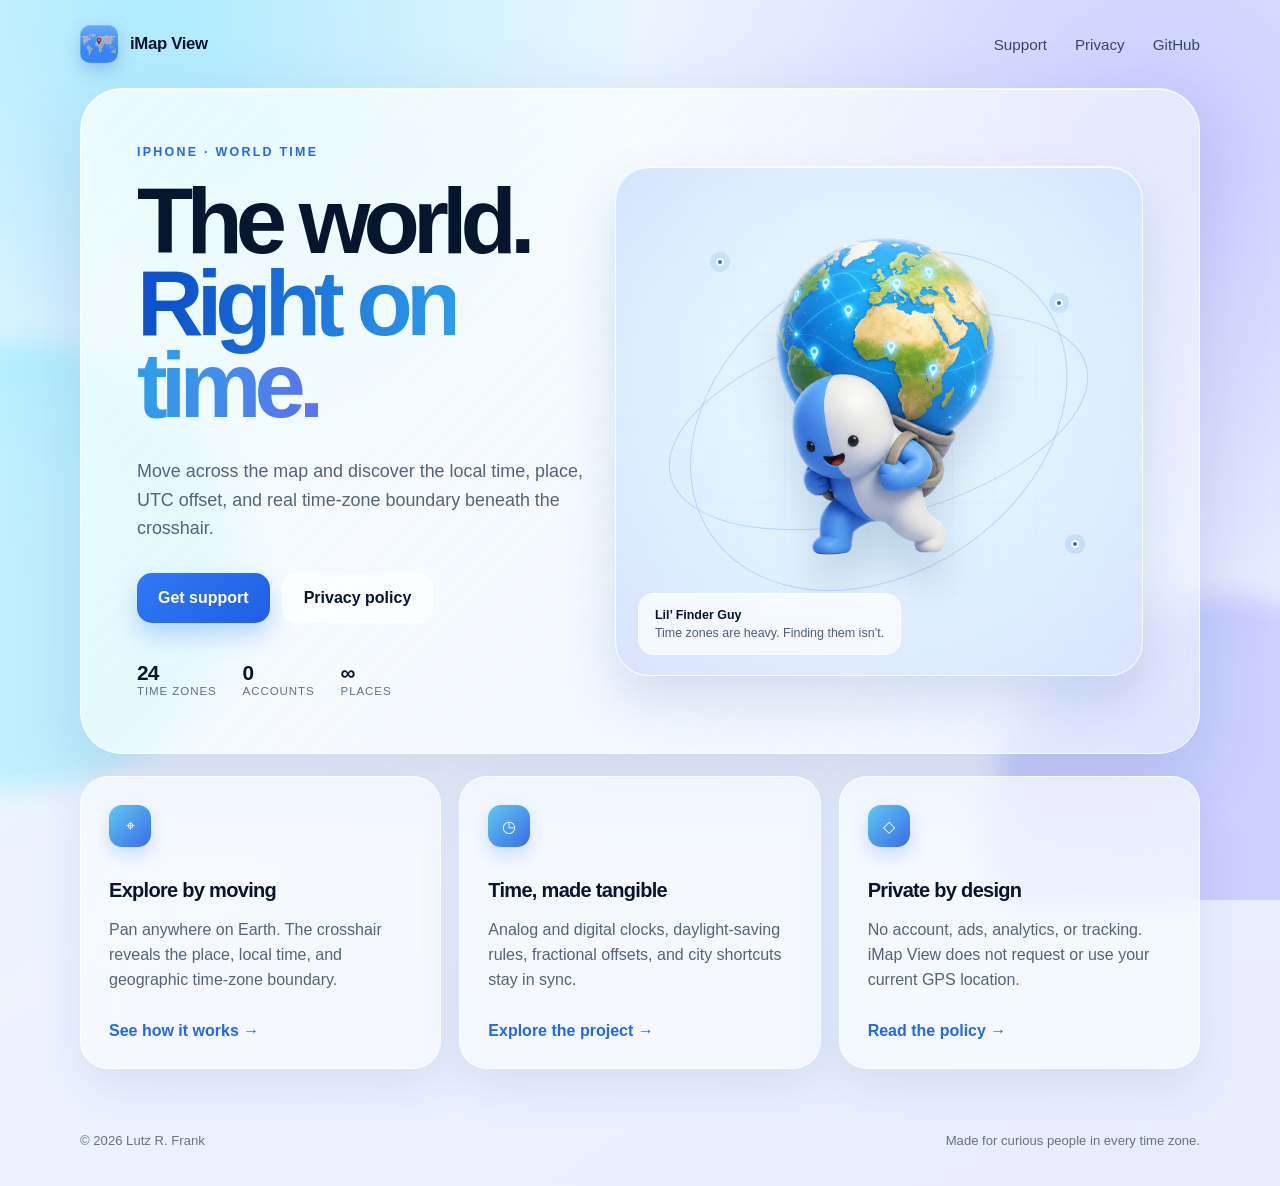
==== docs/index.html @ 32828274 "Add iMap View welcome mascot and website" ====
<!doctype html>
<html lang="en">
<head>
  <meta charset="utf-8">
  <meta name="viewport" content="width=device-width, initial-scale=1">
  <meta name="theme-color" content="#eaf5ff">
  <meta name="description" content="iMap View is a friendly, interactive world-time map for iPhone.">
  <title>iMap View — The world at a glance</title>
  <link rel="icon" href="assets/app-icon.png">
  <link rel="stylesheet" href="styles.css">
</head>
<body>
  <div class="sky" aria-hidden="true">
    <span class="orb orb-one"></span>
    <span class="orb orb-two"></span>
  </div>

  <header class="site-header">
    <a class="brand" href="index.html" aria-label="iMap View home">
      <img src="assets/app-icon.png" alt="">
      <span>iMap View</span>
    </a>
    <nav aria-label="Main navigation">
      <a href="support.html">Support</a>
      <a href="privacy.html">Privacy</a>
      <a href="https://github.com/LutzRFrank/iMapView">GitHub</a>
    </nav>
  </header>

  <main>
    <section class="hero">
      <div class="hero-copy">
        <p class="eyebrow">iPhone · World time</p>
        <h1>The world.<br><span>Right on time.</span></h1>
        <p class="lede">Move across the map and discover the local time, place, UTC offset, and real time-zone boundary beneath the crosshair.</p>
        <div class="actions">
          <a class="button primary" href="support.html">Get support</a>
          <a class="button secondary" href="privacy.html">Privacy policy</a>
        </div>
        <ul class="quick-facts" aria-label="App highlights">
          <li><span>24</span> time zones</li>
          <li><span>0</span> accounts</li>
          <li><span>∞</span> places</li>
        </ul>
      </div>

      <div class="mascot-stage" aria-label="Lil’ Finder Guy carries the world">
        <div class="timezone-ring ring-one" aria-hidden="true"></div>
        <div class="timezone-ring ring-two" aria-hidden="true"></div>
        <span class="city-dot dot-one" aria-hidden="true"></span>
        <span class="city-dot dot-two" aria-hidden="true"></span>
        <span class="city-dot dot-three" aria-hidden="true"></span>
        <img src="assets/lil-finder-guy.png" alt="A cheerful blue and white Lil’ Finder Guy carrying a globe on his back">
        <p class="mascot-caption"><strong>Lil’ Finder Guy</strong><br>Time zones are heavy. Finding them isn’t.</p>
      </div>
    </section>

    <section class="feature-grid" aria-label="Information">
      <article>
        <div class="card-icon">⌖</div>
        <h2>Explore by moving</h2>
        <p>Pan anywhere on Earth. The crosshair reveals the place, local time, and geographic time-zone boundary.</p>
        <a href="support.html">See how it works <span>→</span></a>
      </article>
      <article>
        <div class="card-icon">◷</div>
        <h2>Time, made tangible</h2>
        <p>Analog and digital clocks, daylight-saving rules, fractional offsets, and city shortcuts stay in sync.</p>
        <a href="https://github.com/LutzRFrank/iMapView">Explore the project <span>→</span></a>
      </article>
      <article>
        <div class="card-icon">◇</div>
        <h2>Private by design</h2>
        <p>No account, ads, analytics, or tracking. iMap View does not request or use your current GPS location.</p>
        <a href="privacy.html">Read the policy <span>→</span></a>
      </article>
    </section>
  </main>

  <footer>
    <span>© 2026 Lutz R. Frank</span>
    <span>Made for curious people in every time zone.</span>
  </footer>
</body>
</html>
---- docs/styles.css ----
:root {
  color-scheme: light;
  --ink: #07162f;
  --muted: #52647c;
  --blue: #2168ee;
  --blue-deep: #1252c7;
  --line: rgba(255, 255, 255, .78);
  --glass: rgba(248, 252, 255, .68);
  --shadow: 0 24px 70px rgba(56, 94, 150, .18);
}

* { box-sizing: border-box; }

html { scroll-behavior: smooth; }

body {
  min-height: 100vh;
  margin: 0;
  overflow-x: hidden;
  color: var(--ink);
  font-family: -apple-system, BlinkMacSystemFont, "SF Pro Display", "Segoe UI", sans-serif;
  background:
    radial-gradient(circle at 12% 2%, rgba(129, 224, 255, .55), transparent 30rem),
    radial-gradient(circle at 91% 12%, rgba(136, 130, 255, .35), transparent 33rem),
    linear-gradient(145deg, #e6f8ff 0%, #edf3ff 48%, #e7edff 100%);
}

a { color: inherit; }

.sky {
  position: fixed;
  inset: 0;
  overflow: hidden;
  pointer-events: none;
  z-index: -1;
}

.orb {
  position: absolute;
  width: 28rem;
  aspect-ratio: 1;
  border-radius: 50%;
  filter: blur(12px);
  opacity: .35;
  animation: drift 14s ease-in-out infinite alternate;
}

.orb-one { top: 38%; left: -13rem; background: #72e6ff; }
.orb-two { right: -10rem; bottom: -9rem; background: #9297ff; animation-delay: -6s; }

.site-header, main, footer {
  width: min(1120px, calc(100% - 40px));
  margin-inline: auto;
}

.site-header {
  min-height: 88px;
  display: flex;
  align-items: center;
  justify-content: space-between;
  gap: 24px;
}

.brand {
  display: inline-flex;
  align-items: center;
  gap: 12px;
  font-size: 1.05rem;
  font-weight: 760;
  text-decoration: none;
  letter-spacing: -.02em;
}

.brand img {
  width: 38px;
  height: 38px;
  border-radius: 10px;
  box-shadow: 0 7px 18px rgba(20, 75, 165, .25);
}

nav { display: flex; gap: 28px; }

nav a {
  color: #394962;
  font-size: .95rem;
  text-decoration: none;
  transition: color .2s ease;
}

nav a:hover { color: var(--blue); }

.hero {
  min-height: 620px;
  display: grid;
  grid-template-columns: .92fr 1.08fr;
  align-items: center;
  gap: 28px;
  padding: 56px;
  border: 1px solid var(--line);
  border-radius: 42px;
  background: linear-gradient(135deg, rgba(255,255,255,.74), rgba(246,250,255,.5));
  box-shadow: var(--shadow), inset 0 1px 0 rgba(255,255,255,.9);
  backdrop-filter: blur(24px) saturate(135%);
  -webkit-backdrop-filter: blur(24px) saturate(135%);
}

.eyebrow {
  margin: 0 0 22px;
  color: var(--blue);
  font-size: .78rem;
  font-weight: 800;
  letter-spacing: .18em;
  text-transform: uppercase;
}

h1 {
  margin: 0;
  font-size: clamp(3.7rem, 7.2vw, 6rem);
  line-height: .89;
  letter-spacing: -.075em;
}

h1 span {
  color: transparent;
  background: linear-gradient(105deg, #0d52cb 8%, #309de9 65%, #5f70ee);
  -webkit-background-clip: text;
  background-clip: text;
}

.lede {
  max-width: 35rem;
  margin: 30px 0 0;
  color: var(--muted);
  font-size: 1.12rem;
  line-height: 1.6;
}

.actions {
  display: flex;
  flex-wrap: wrap;
  gap: 12px;
  margin-top: 30px;
}

.button {
  display: inline-flex;
  min-height: 50px;
  align-items: center;
  justify-content: center;
  padding: 0 21px;
  border-radius: 15px;
  font-weight: 720;
  text-decoration: none;
  transition: transform .2s ease, box-shadow .2s ease;
}

.button:hover { transform: translateY(-2px); }

.primary {
  color: white;
  background: linear-gradient(135deg, #3178f5, #205fe4);
  box-shadow: 0 12px 25px rgba(40, 104, 232, .26);
}

.secondary {
  border: 1px solid rgba(255,255,255,.9);
  background: rgba(255,255,255,.56);
}

.quick-facts {
  display: flex;
  gap: 26px;
  margin: 38px 0 0;
  padding: 0;
  color: #607088;
  font-size: .72rem;
  list-style: none;
  text-transform: uppercase;
  letter-spacing: .08em;
}

.quick-facts span {
  display: block;
  color: var(--ink);
  font-size: 1.3rem;
  font-weight: 800;
  letter-spacing: -.04em;
}

.mascot-stage {
  position: relative;
  min-height: 510px;
  display: grid;
  place-items: center;
  overflow: hidden;
  border: 1px solid rgba(255,255,255,.84);
  border-radius: 34px;
  background:
    linear-gradient(rgba(255,255,255,.12), rgba(255,255,255,.28)),
    radial-gradient(circle at 50% 40%, #f8fdff 0, #d8f1ff 43%, #cbd8ff 100%);
  box-shadow: inset 0 1px 0 white, 0 25px 50px rgba(55, 105, 172, .18);
}

.mascot-stage::before {
  content: "";
  position: absolute;
  inset: 0;
  opacity: .25;
  background-image: linear-gradient(rgba(35,105,220,.18) 1px, transparent 1px), linear-gradient(90deg, rgba(35,105,220,.18) 1px, transparent 1px);
  background-size: 42px 42px;
  mask-image: radial-gradient(circle, black, transparent 73%);
}

.mascot-stage img {
  position: relative;
  z-index: 2;
  width: 112%;
  max-width: 660px;
  filter: drop-shadow(0 28px 22px rgba(43, 82, 137, .22));
  transform: translate(1%, -4%);
  animation: float 5s ease-in-out infinite;
}

.mascot-caption {
  position: absolute;
  z-index: 3;
  left: 22px;
  bottom: 20px;
  margin: 0;
  padding: 12px 16px;
  border: 1px solid rgba(255,255,255,.82);
  border-radius: 16px;
  color: #4b5e77;
  background: rgba(255,255,255,.7);
  font-size: .78rem;
  line-height: 1.45;
  backdrop-filter: blur(12px);
}

.mascot-caption strong { color: var(--ink); }

.timezone-ring {
  position: absolute;
  z-index: 1;
  border: 1px solid rgba(38, 114, 239, .22);
  border-radius: 50%;
  transform: rotate(-15deg);
}

.ring-one { width: 82%; height: 38%; }
.ring-two { width: 58%; height: 80%; transform: rotate(56deg); }

.city-dot {
  position: absolute;
  z-index: 3;
  width: 8px;
  height: 8px;
  border: 2px solid white;
  border-radius: 50%;
  background: #276dea;
  box-shadow: 0 0 0 6px rgba(39,109,234,.12);
}

.dot-one { top: 18%; left: 19%; }
.dot-two { top: 26%; right: 15%; animation-delay: -1s; }
.dot-three { bottom: 25%; right: 12%; animation-delay: -2s; }

.feature-grid {
  display: grid;
  grid-template-columns: repeat(3, 1fr);
  gap: 18px;
  padding: 22px 0 0;
}

.feature-grid article, .page-card {
  border: 1px solid rgba(255,255,255,.82);
  border-radius: 28px;
  background: rgba(250, 252, 255, .69);
  box-shadow: 0 18px 45px rgba(63, 91, 139, .12);
  backdrop-filter: blur(18px);
}

.feature-grid article {
  min-height: 250px;
  padding: 28px;
}

.card-icon {
  width: 42px;
  height: 42px;
  display: grid;
  place-items: center;
  margin-bottom: 32px;
  border-radius: 13px;
  color: white;
  background: linear-gradient(135deg, #60c9f1, #396ce6);
  box-shadow: 0 8px 18px rgba(48, 112, 221, .22);
}

h2 {
  margin: 0 0 12px;
  font-size: 1.25rem;
  letter-spacing: -.035em;
}

.feature-grid p, .page-card p, .page-card li {
  color: var(--muted);
  line-height: 1.55;
}

.feature-grid article > a {
  display: inline-block;
  margin-top: 14px;
  color: var(--blue);
  font-weight: 700;
  text-decoration: none;
}

.feature-grid article > a span { transition: margin .2s ease; }
.feature-grid article > a:hover span { margin-left: 4px; }

.page-shell { padding: 68px 0 20px; }

.page-intro {
  max-width: 730px;
  margin-bottom: 38px;
}

.page-intro h1 { font-size: clamp(3.3rem, 8vw, 6rem); }

.page-card {
  max-width: 820px;
  margin-bottom: 18px;
  padding: 32px;
}

.page-card h2 { margin-top: 0; }
.page-card a { color: var(--blue); }
.page-card ul { padding-left: 1.25rem; }

footer {
  display: flex;
  justify-content: space-between;
  gap: 20px;
  padding-block: 64px 38px;
  color: #64738a;
  font-size: .82rem;
}

@keyframes float {
  from { transform: translate(1%, -5%); }
  to { transform: translate(1%, -1%); }
}

@keyframes drift {
  to { transform: translate(3rem, -2rem) scale(1.08); }
}

@media (prefers-reduced-motion: reduce) {
  *, *::before, *::after { animation-duration: .01ms !important; animation-iteration-count: 1 !important; }
}

@media (max-width: 880px) {
  .hero { grid-template-columns: 1fr; padding: 40px; }
  .mascot-stage { min-height: 430px; }
  .mascot-stage img { width: min(110%, 650px); }
  .feature-grid { grid-template-columns: 1fr; }
  .feature-grid article { min-height: 0; }
  .card-icon { margin-bottom: 22px; }
}

@media (max-width: 560px) {
  .site-header { min-height: 76px; }
  nav { gap: 14px; }
  nav a { font-size: .82rem; }
  nav a:last-child { display: none; }
  .hero { padding: 29px 22px 22px; border-radius: 29px; }
  h1 { font-size: clamp(3.25rem, 15.5vw, 4.4rem); }
  .lede { font-size: 1rem; }
  .quick-facts { gap: 17px; }
  .mascot-stage { min-height: 330px; margin-top: 12px; }
  .mascot-stage img { width: 126%; }
  .mascot-caption { left: 12px; right: 12px; bottom: 12px; }
  footer { flex-direction: column; padding-top: 44px; }
}
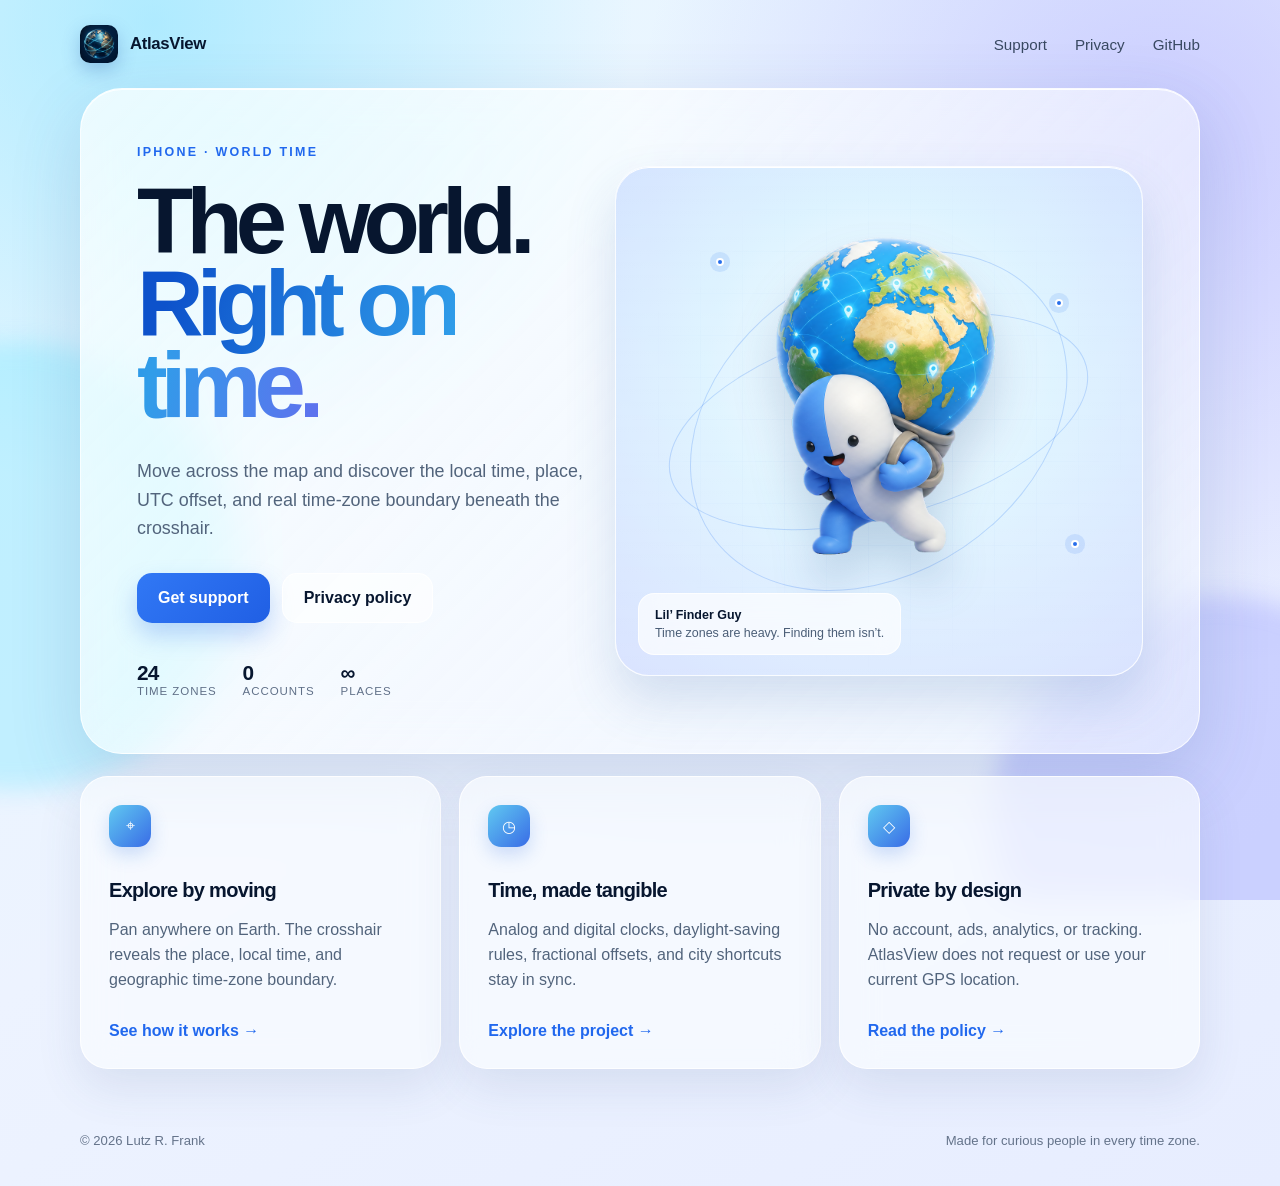
==== commit 330509df: "Rename app to AtlasView and refresh branding" ====
--- a/docs/index.html
+++ b/docs/index.html
@@ -4,8 +4,8 @@
   <meta charset="utf-8">
   <meta name="viewport" content="width=device-width, initial-scale=1">
   <meta name="theme-color" content="#eaf5ff">
-  <meta name="description" content="iMap View is a friendly, interactive world-time map for iPhone.">
-  <title>iMap View — The world at a glance</title>
+  <meta name="description" content="AtlasView is a friendly, interactive world-time map for iPhone.">
+  <title>AtlasView — The world at a glance</title>
   <link rel="icon" href="assets/app-icon.png">
   <link rel="stylesheet" href="styles.css">
 </head>
@@ -16,9 +16,9 @@
   </div>
 
   <header class="site-header">
-    <a class="brand" href="index.html" aria-label="iMap View home">
+    <a class="brand" href="index.html" aria-label="AtlasView home">
       <img src="assets/app-icon.png" alt="">
-      <span>iMap View</span>
+      <span>AtlasView</span>
     </a>
     <nav aria-label="Main navigation">
       <a href="support.html">Support</a>
@@ -71,7 +71,7 @@
       <article>
         <div class="card-icon">◇</div>
         <h2>Private by design</h2>
-        <p>No account, ads, analytics, or tracking. iMap View does not request or use your current GPS location.</p>
+        <p>No account, ads, analytics, or tracking. AtlasView does not request or use your current GPS location.</p>
         <a href="privacy.html">Read the policy <span>→</span></a>
       </article>
     </section>
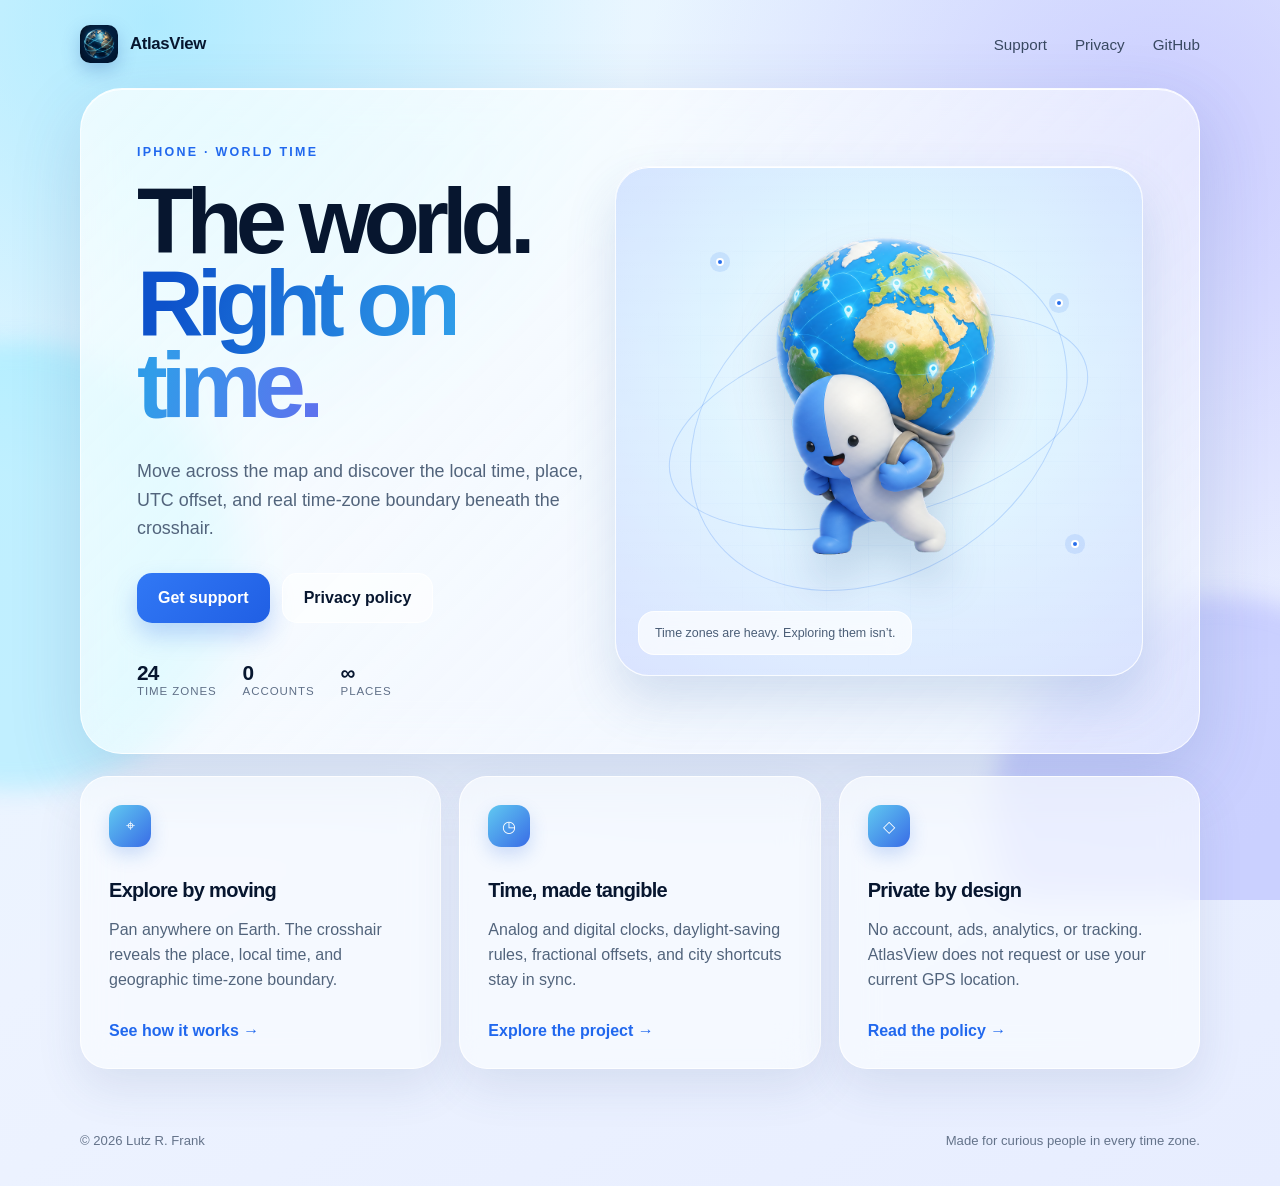
==== commit a4ce13f6: "Remove Finder Guy references from homepage" ====
--- a/docs/index.html
+++ b/docs/index.html
@@ -44,14 +44,14 @@
         </ul>
       </div>
 
-      <div class="mascot-stage" aria-label="Lil’ Finder Guy carries the world">
+      <div class="mascot-stage" aria-label="AtlasView mascot carries the world">
         <div class="timezone-ring ring-one" aria-hidden="true"></div>
         <div class="timezone-ring ring-two" aria-hidden="true"></div>
         <span class="city-dot dot-one" aria-hidden="true"></span>
         <span class="city-dot dot-two" aria-hidden="true"></span>
         <span class="city-dot dot-three" aria-hidden="true"></span>
-        <img src="assets/lil-finder-guy.png" alt="A cheerful blue and white Lil’ Finder Guy carrying a globe on his back">
-        <p class="mascot-caption"><strong>Lil’ Finder Guy</strong><br>Time zones are heavy. Finding them isn’t.</p>
+        <img src="assets/atlasview-mascot.png" alt="A cheerful blue and white mascot carrying a globe on its back">
+        <p class="mascot-caption">Time zones are heavy. Exploring them isn’t.</p>
       </div>
     </section>
 
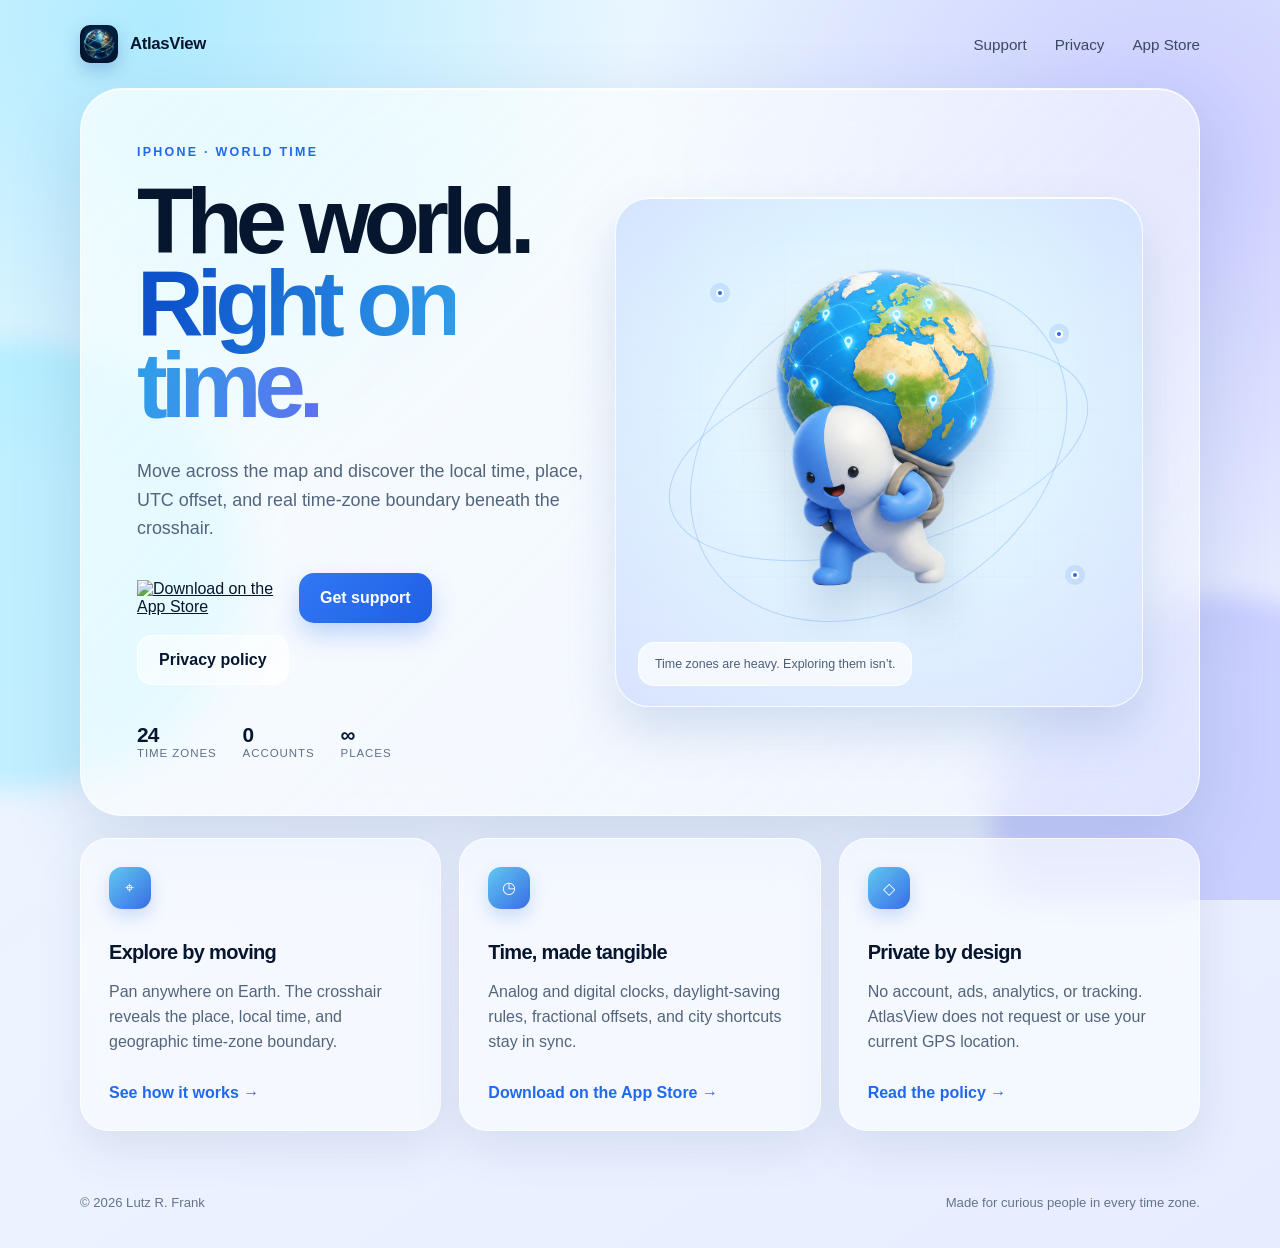
==== commit f9fb361a: "Replace GitHub links with App Store download" ====
--- a/docs/index.html
+++ b/docs/index.html
@@ -23,7 +23,7 @@
     <nav aria-label="Main navigation">
       <a href="support.html">Support</a>
       <a href="privacy.html">Privacy</a>
-      <a href="https://github.com/LutzRFrank/iMapView">GitHub</a>
+      <a href="https://apps.apple.com/app/id6748674211">App Store</a>
     </nav>
   </header>
 
@@ -34,6 +34,9 @@
         <h1>The world.<br><span>Right on time.</span></h1>
         <p class="lede">Move across the map and discover the local time, place, UTC offset, and real time-zone boundary beneath the crosshair.</p>
         <div class="actions">
+          <a class="app-store-badge" href="https://apps.apple.com/app/id6748674211" aria-label="Download AtlasView on the App Store">
+            <img src="https://tools.applemediaservices.com/api/badges/download-on-the-app-store/black/en-us?size=250x83" alt="Download on the App Store">
+          </a>
           <a class="button primary" href="support.html">Get support</a>
           <a class="button secondary" href="privacy.html">Privacy policy</a>
         </div>
@@ -66,7 +69,7 @@
         <div class="card-icon">◷</div>
         <h2>Time, made tangible</h2>
         <p>Analog and digital clocks, daylight-saving rules, fractional offsets, and city shortcuts stay in sync.</p>
-        <a href="https://github.com/LutzRFrank/iMapView">Explore the project <span>→</span></a>
+        <a href="https://apps.apple.com/app/id6748674211">Download on the App Store <span>→</span></a>
       </article>
       <article>
         <div class="card-icon">◇</div>
--- a/docs/styles.css
+++ b/docs/styles.css
@@ -138,8 +138,22 @@
 .actions {
   display: flex;
   flex-wrap: wrap;
+  align-items: center;
   gap: 12px;
   margin-top: 30px;
+}
+
+.app-store-badge {
+  display: inline-flex;
+  transition: transform .2s ease;
+}
+
+.app-store-badge:hover { transform: translateY(-2px); }
+
+.app-store-badge img {
+  display: block;
+  width: 150px;
+  height: auto;
 }
 
 .button {
